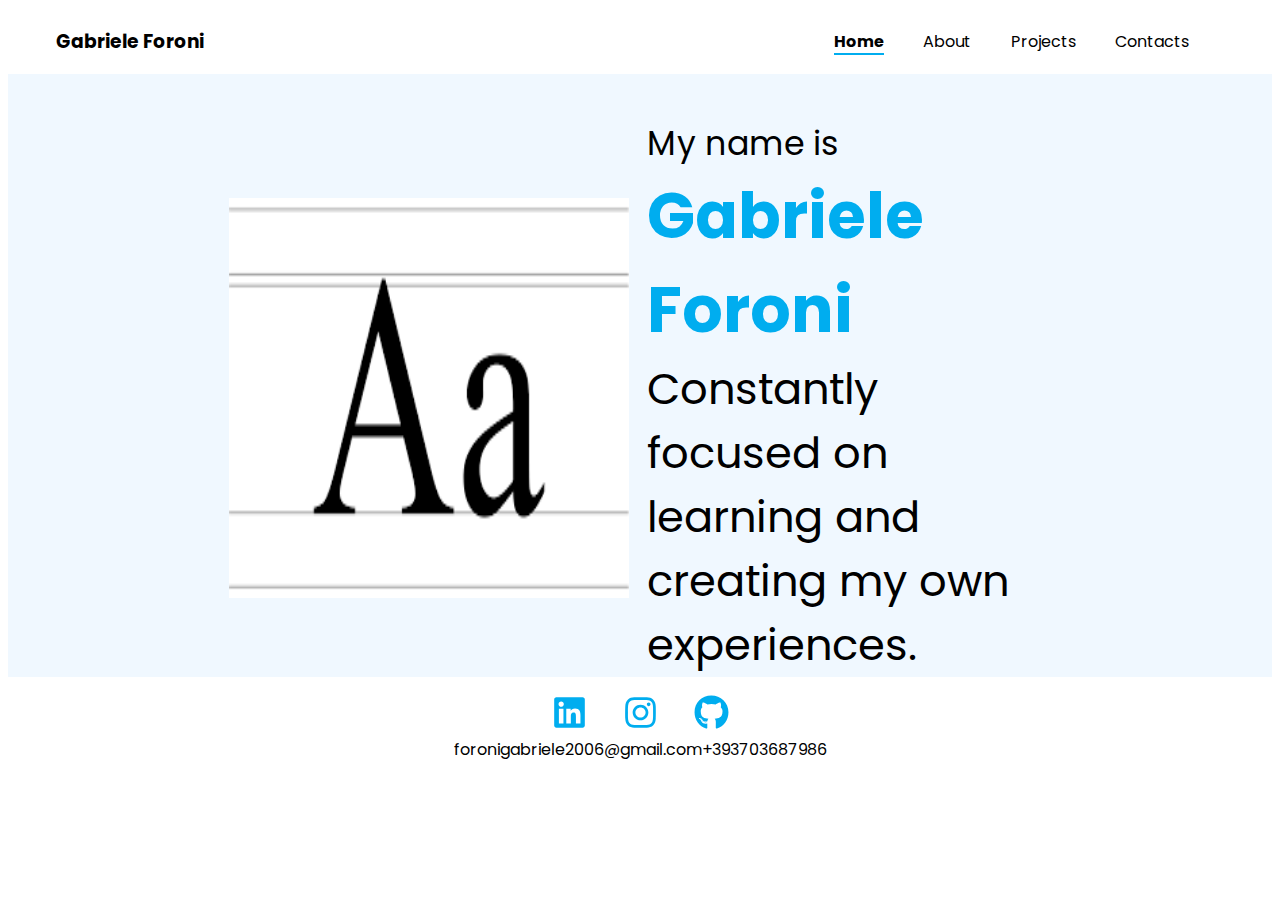
==== index.html @ 7e756a0b "Add files via upload" ====
<!DOCTYPE html>
<html lang="en">
    <meta charset="UTF-8">
    <title>Home</title>
    <link rel="stylesheet" href="style.css">
</head>
<body>
    <header>
        <div class="divHeader">
            <div class="name"><a href="index.html"><h3>Gabriele Foroni</h3></a></div>
            <ul class="inline-list">
                <li><a href="index.html" class="active">Home</a></li>
                <li><a href="about.html">About</a></li>
                <li><a href="">Projects</a></li>
                <li><a href="">Contacts</a></li>
            </ul>
        </div>
    </header>

    <main style="padding-top: 5vh;">
        <div class="container">
            <img src="download.png" width="400px" height="400px" alt="Your profile picture">
            <div style="margin-left: 2vh; border: 0;">
                <p class="size-22" style="margin-top: 0; margin-bottom: 0;">My name is</p>
                <h2 class="size-48 default-color" style="margin-top: 0; margin-bottom: 0;">Gabriele Foroni</h2>
                <h3 class="size-30 weight-400" style="margin-top: 0; margin-bottom: 0;">Constantly focused on learning and creating my own experiences.</h3>
            </div>
        </div>          
    </main>
      
    <footer>
        <div class="footer-contacts">
            <a href=""><svg stroke="currentColor" fill="currentColor" stroke-width="0" viewBox="0 0 448 512" class="duration-100 -rotate-90 hover:scale-110 default-color" height="35" width="35"><path d="M416 32H31.9C14.3 32 0 46.5 0 64.3v383.4C0 465.5 14.3 480 31.9 480H416c17.6 0 32-14.5 32-32.3V64.3c0-17.8-14.4-32.3-32-32.3zM135.4 416H69V202.2h66.5V416zm-33.2-243c-21.3 0-38.5-17.3-38.5-38.5S80.9 96 102.2 96c21.2 0 38.5 17.3 38.5 38.5 0 21.3-17.2 38.5-38.5 38.5zm282.1 243h-66.4V312c0-24.8-.5-56.7-34.5-56.7-34.6 0-39.9 27-39.9 54.9V416h-66.4V202.2h63.7v29.2h.9c8.9-16.8 30.6-34.5 62.9-34.5 67.2 0 79.7 44.3 79.7 101.9V416z"></path></svg></a>

            <a href=""><svg stroke="currentColor" fill="currentColor" stroke-width="0" viewBox="0 0 448 512" class="duration-100 -rotate-90 hover:scale-110 default-color" height="35" width="35"><path d="M224.1 141c-63.6 0-114.9 51.3-114.9 114.9s51.3 114.9 114.9 114.9S339 319.5 339 255.9 287.7 141 224.1 141zm0 189.6c-41.1 0-74.7-33.5-74.7-74.7s33.5-74.7 74.7-74.7 74.7 33.5 74.7 74.7-33.6 74.7-74.7 74.7zm146.4-194.3c0 14.9-12 26.8-26.8 26.8-14.9 0-26.8-12-26.8-26.8s12-26.8 26.8-26.8 26.8 12 26.8 26.8zm76.1 27.2c-1.7-35.9-9.9-67.7-36.2-93.9-26.2-26.2-58-34.4-93.9-36.2-37-2.1-147.9-2.1-184.9 0-35.8 1.7-67.6 9.9-93.9 36.1s-34.4 58-36.2 93.9c-2.1 37-2.1 147.9 0 184.9 1.7 35.9 9.9 67.7 36.2 93.9s58 34.4 93.9 36.2c37 2.1 147.9 2.1 184.9 0 35.9-1.7 67.7-9.9 93.9-36.2 26.2-26.2 34.4-58 36.2-93.9 2.1-37 2.1-147.8 0-184.8zM398.8 388c-7.8 19.6-22.9 34.7-42.6 42.6-29.5 11.7-99.5 9-132.1 9s-102.7 2.6-132.1-9c-19.6-7.8-34.7-22.9-42.6-42.6-11.7-29.5-9-99.5-9-132.1s-2.6-102.7 9-132.1c7.8-19.6 22.9-34.7 42.6-42.6 29.5-11.7 99.5-9 132.1-9s102.7-2.6 132.1 9c19.6 7.8 34.7 22.9 42.6 42.6 11.7 29.5 9 99.5 9 132.1s2.7 102.7-9 132.1z"></path></svg></a>

            <a href=""><svg stroke="currentColor" fill="currentColor" stroke-width="0" viewBox="0 0 496 512" class="duration-100 -rotate-90 hover:scale-110 default-color" height="35" width="35" xmlns="http://www.w3.org/2000/svg"><path d="M165.9 397.4c0 2-2.3 3.6-5.2 3.6-3.3.3-5.6-1.3-5.6-3.6 0-2 2.3-3.6 5.2-3.6 3-.3 5.6 1.3 5.6 3.6zm-31.1-4.5c-.7 2 1.3 4.3 4.3 4.9 2.6 1 5.6 0 6.2-2s-1.3-4.3-4.3-5.2c-2.6-.7-5.5.3-6.2 2.3zm44.2-1.7c-2.9.7-4.9 2.6-4.6 4.9.3 2 2.9 3.3 5.9 2.6 2.9-.7 4.9-2.6 4.6-4.6-.3-1.9-3-3.2-5.9-2.9zM244.8 8C106.1 8 0 113.3 0 252c0 110.9 69.8 205.8 169.5 239.2 12.8 2.3 17.3-5.6 17.3-12.1 0-6.2-.3-40.4-.3-61.4 0 0-70 15-84.7-29.8 0 0-11.4-29.1-27.8-36.6 0 0-22.9-15.7 1.6-15.4 0 0 24.9 2 38.6 25.8 21.9 38.6 58.6 27.5 72.9 20.9 2.3-16 8.8-27.1 16-33.7-55.9-6.2-112.3-14.3-112.3-110.5 0-27.5 7.6-41.3 23.6-58.9-2.6-6.5-11.1-33.3 2.6-67.9 20.9-6.5 69 27 69 27 20-5.6 41.5-8.5 62.8-8.5s42.8 2.9 62.8 8.5c0 0 48.1-33.6 69-27 13.7 34.7 5.2 61.4 2.6 67.9 16 17.7 25.8 31.5 25.8 58.9 0 96.5-58.9 104.2-114.8 110.5 9.2 7.9 17 22.9 17 46.4 0 33.7-.3 75.4-.3 83.6 0 6.5 4.6 14.4 17.3 12.1C428.2 457.8 496 362.9 496 252 496 113.3 383.5 8 244.8 8zM97.2 352.9c-1.3 1-1 3.3.7 5.2 1.6 1.6 3.9 2.3 5.2 1 1.3-1 1-3.3-.7-5.2-1.6-1.6-3.9-2.3-5.2-1zm-10.8-8.1c-.7 1.3.3 2.9 2.3 3.9 1.6 1 3.6.7 4.3-.7.7-1.3-.3-2.9-2.3-3.9-2-.6-3.6-.3-4.3.7zm32.4 35.6c-1.6 1.3-1 4.3 1.3 6.2 2.3 2.3 5.2 2.6 6.5 1 1.3-1.3.7-4.3-1.3-6.2-2.2-2.3-5.2-2.6-6.5-1zm-11.4-14.7c-1.6 1-1.6 3.6 0 5.9 1.6 2.3 4.3 3.3 5.6 2.3 1.6-1.3 1.6-3.9 0-6.2-1.4-2.3-4-3.3-5.6-2z"></path></svg></a>
        </div>

        <div class="footer-contacts altro">
            <address>
                <a href="mailto:foronigabriele2006@gmail.com">foronigabriele2006@gmail.com</a>
            </address>
            <address>
                <a href="tel:+393703687986">+393703687986</a>
            </address>
        </div>

    </footer>
</body>
</html>
---- style.css ----
@import"https://fonts.googleapis.com/css2?family=Poppins:ital,wght@0,100;0,200;0,300;0,400;0,500;0,600;0,700;0,800;0,900;1,100;1,200;1,300;1,400;1,500;1,600;1,700;1,800;1,900&display=swap";

body {
    font-family: "Poppins";
    --default-color:#00adef;
}

.active {
    font-weight: bold;
    border-bottom: 2px solid var(--default-color);
}

.default-color { 
    color: var(--default-color);
}

a { 
    color: black;
    text-decoration: none;
}

.divHeader {
    padding: 0 3em;
    display: flex;
    align-items: center;
}

.name {
    flex: 1;
}

.inline-list {
    display: inline-block;
    list-style: none; 
    padding: 0; 
    margin: 0;
  
}

.inline-list li {
    display: inline-block; 
    margin-right: 2.2em; 
}

main {
    background-color: aliceblue;
}

.container {
    display: flex;
    align-items: center;
    width: 65%;

    margin-left: auto;
    margin-right: auto;
}

.size-15 {
    font-size: 2.5vh;
}

.size-22 {
    font-size: 3.7vh;
}

.size-30 {
    font-size: 4.8vh;
}

.size-35 {
    font-size: 5.7vh;
}

.size-48 { 
    font-size: 7vh;
}

.weight-400 {
    font-weight: 400;
}

.footer-contacts {
    display: flex;
    justify-content: center;

}

address {
    justify-content: space-between;
    font-style: normal;
}

footer { 
    margin-top: 2vh;
}

svg {
    margin: 0 2vh 0 2vh;
}

.altro {
    max-width: fit-content;
    margin-left: auto;
    margin-right: auto;
    display: flex;
    justify-content: space-evenly;
}
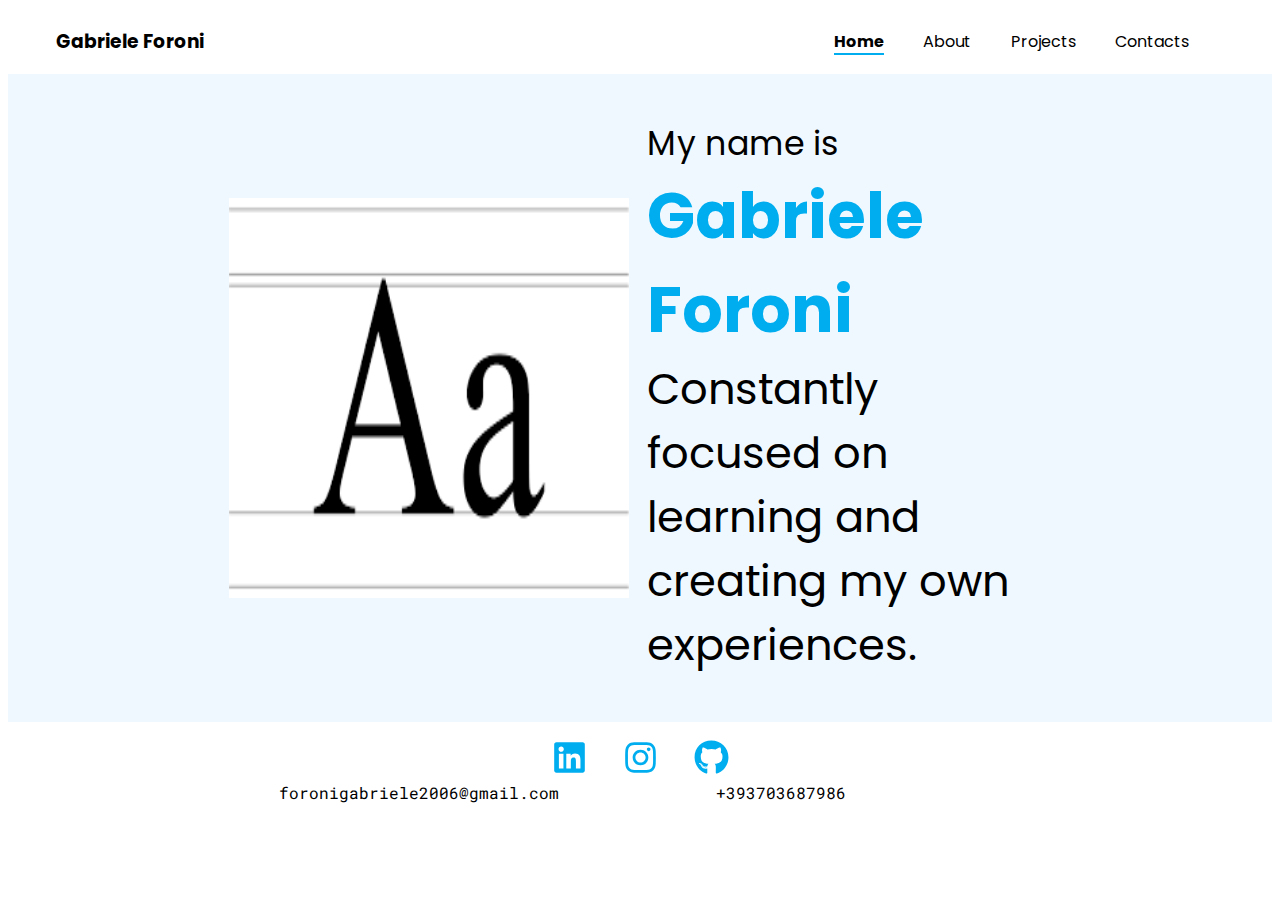
==== commit 78133229: "Add files via upload" ====
--- a/index.html
+++ b/index.html
@@ -17,7 +17,7 @@
         </div>
     </header>
 
-    <main style="padding-top: 5vh;">
+    <main style="padding-top: 5vh; padding-bottom: 5vh;">
         <div class="container">
             <img src="download.png" width="400px" height="400px" alt="Your profile picture">
             <div style="margin-left: 2vh; border: 0;">
@@ -34,18 +34,16 @@
 
             <a href=""><svg stroke="currentColor" fill="currentColor" stroke-width="0" viewBox="0 0 448 512" class="duration-100 -rotate-90 hover:scale-110 default-color" height="35" width="35"><path d="M224.1 141c-63.6 0-114.9 51.3-114.9 114.9s51.3 114.9 114.9 114.9S339 319.5 339 255.9 287.7 141 224.1 141zm0 189.6c-41.1 0-74.7-33.5-74.7-74.7s33.5-74.7 74.7-74.7 74.7 33.5 74.7 74.7-33.6 74.7-74.7 74.7zm146.4-194.3c0 14.9-12 26.8-26.8 26.8-14.9 0-26.8-12-26.8-26.8s12-26.8 26.8-26.8 26.8 12 26.8 26.8zm76.1 27.2c-1.7-35.9-9.9-67.7-36.2-93.9-26.2-26.2-58-34.4-93.9-36.2-37-2.1-147.9-2.1-184.9 0-35.8 1.7-67.6 9.9-93.9 36.1s-34.4 58-36.2 93.9c-2.1 37-2.1 147.9 0 184.9 1.7 35.9 9.9 67.7 36.2 93.9s58 34.4 93.9 36.2c37 2.1 147.9 2.1 184.9 0 35.9-1.7 67.7-9.9 93.9-36.2 26.2-26.2 34.4-58 36.2-93.9 2.1-37 2.1-147.8 0-184.8zM398.8 388c-7.8 19.6-22.9 34.7-42.6 42.6-29.5 11.7-99.5 9-132.1 9s-102.7 2.6-132.1-9c-19.6-7.8-34.7-22.9-42.6-42.6-11.7-29.5-9-99.5-9-132.1s-2.6-102.7 9-132.1c7.8-19.6 22.9-34.7 42.6-42.6 29.5-11.7 99.5-9 132.1-9s102.7-2.6 132.1 9c19.6 7.8 34.7 22.9 42.6 42.6 11.7 29.5 9 99.5 9 132.1s2.7 102.7-9 132.1z"></path></svg></a>
 
-            <a href=""><svg stroke="currentColor" fill="currentColor" stroke-width="0" viewBox="0 0 496 512" class="duration-100 -rotate-90 hover:scale-110 default-color" height="35" width="35" xmlns="http://www.w3.org/2000/svg"><path d="M165.9 397.4c0 2-2.3 3.6-5.2 3.6-3.3.3-5.6-1.3-5.6-3.6 0-2 2.3-3.6 5.2-3.6 3-.3 5.6 1.3 5.6 3.6zm-31.1-4.5c-.7 2 1.3 4.3 4.3 4.9 2.6 1 5.6 0 6.2-2s-1.3-4.3-4.3-5.2c-2.6-.7-5.5.3-6.2 2.3zm44.2-1.7c-2.9.7-4.9 2.6-4.6 4.9.3 2 2.9 3.3 5.9 2.6 2.9-.7 4.9-2.6 4.6-4.6-.3-1.9-3-3.2-5.9-2.9zM244.8 8C106.1 8 0 113.3 0 252c0 110.9 69.8 205.8 169.5 239.2 12.8 2.3 17.3-5.6 17.3-12.1 0-6.2-.3-40.4-.3-61.4 0 0-70 15-84.7-29.8 0 0-11.4-29.1-27.8-36.6 0 0-22.9-15.7 1.6-15.4 0 0 24.9 2 38.6 25.8 21.9 38.6 58.6 27.5 72.9 20.9 2.3-16 8.8-27.1 16-33.7-55.9-6.2-112.3-14.3-112.3-110.5 0-27.5 7.6-41.3 23.6-58.9-2.6-6.5-11.1-33.3 2.6-67.9 20.9-6.5 69 27 69 27 20-5.6 41.5-8.5 62.8-8.5s42.8 2.9 62.8 8.5c0 0 48.1-33.6 69-27 13.7 34.7 5.2 61.4 2.6 67.9 16 17.7 25.8 31.5 25.8 58.9 0 96.5-58.9 104.2-114.8 110.5 9.2 7.9 17 22.9 17 46.4 0 33.7-.3 75.4-.3 83.6 0 6.5 4.6 14.4 17.3 12.1C428.2 457.8 496 362.9 496 252 496 113.3 383.5 8 244.8 8zM97.2 352.9c-1.3 1-1 3.3.7 5.2 1.6 1.6 3.9 2.3 5.2 1 1.3-1 1-3.3-.7-5.2-1.6-1.6-3.9-2.3-5.2-1zm-10.8-8.1c-.7 1.3.3 2.9 2.3 3.9 1.6 1 3.6.7 4.3-.7.7-1.3-.3-2.9-2.3-3.9-2-.6-3.6-.3-4.3.7zm32.4 35.6c-1.6 1.3-1 4.3 1.3 6.2 2.3 2.3 5.2 2.6 6.5 1 1.3-1.3.7-4.3-1.3-6.2-2.2-2.3-5.2-2.6-6.5-1zm-11.4-14.7c-1.6 1-1.6 3.6 0 5.9 1.6 2.3 4.3 3.3 5.6 2.3 1.6-1.3 1.6-3.9 0-6.2-1.4-2.3-4-3.3-5.6-2z"></path></svg></a>
+            <a href="https://github.com/ForoniGabriele"><svg stroke="currentColor" fill="currentColor" stroke-width="0" viewBox="0 0 496 512" class="duration-100 -rotate-90 hover:scale-110 default-color" height="35" width="35" xmlns="http://www.w3.org/2000/svg"><path d="M165.9 397.4c0 2-2.3 3.6-5.2 3.6-3.3.3-5.6-1.3-5.6-3.6 0-2 2.3-3.6 5.2-3.6 3-.3 5.6 1.3 5.6 3.6zm-31.1-4.5c-.7 2 1.3 4.3 4.3 4.9 2.6 1 5.6 0 6.2-2s-1.3-4.3-4.3-5.2c-2.6-.7-5.5.3-6.2 2.3zm44.2-1.7c-2.9.7-4.9 2.6-4.6 4.9.3 2 2.9 3.3 5.9 2.6 2.9-.7 4.9-2.6 4.6-4.6-.3-1.9-3-3.2-5.9-2.9zM244.8 8C106.1 8 0 113.3 0 252c0 110.9 69.8 205.8 169.5 239.2 12.8 2.3 17.3-5.6 17.3-12.1 0-6.2-.3-40.4-.3-61.4 0 0-70 15-84.7-29.8 0 0-11.4-29.1-27.8-36.6 0 0-22.9-15.7 1.6-15.4 0 0 24.9 2 38.6 25.8 21.9 38.6 58.6 27.5 72.9 20.9 2.3-16 8.8-27.1 16-33.7-55.9-6.2-112.3-14.3-112.3-110.5 0-27.5 7.6-41.3 23.6-58.9-2.6-6.5-11.1-33.3 2.6-67.9 20.9-6.5 69 27 69 27 20-5.6 41.5-8.5 62.8-8.5s42.8 2.9 62.8 8.5c0 0 48.1-33.6 69-27 13.7 34.7 5.2 61.4 2.6 67.9 16 17.7 25.8 31.5 25.8 58.9 0 96.5-58.9 104.2-114.8 110.5 9.2 7.9 17 22.9 17 46.4 0 33.7-.3 75.4-.3 83.6 0 6.5 4.6 14.4 17.3 12.1C428.2 457.8 496 362.9 496 252 496 113.3 383.5 8 244.8 8zM97.2 352.9c-1.3 1-1 3.3.7 5.2 1.6 1.6 3.9 2.3 5.2 1 1.3-1 1-3.3-.7-5.2-1.6-1.6-3.9-2.3-5.2-1zm-10.8-8.1c-.7 1.3.3 2.9 2.3 3.9 1.6 1 3.6.7 4.3-.7.7-1.3-.3-2.9-2.3-3.9-2-.6-3.6-.3-4.3.7zm32.4 35.6c-1.6 1.3-1 4.3 1.3 6.2 2.3 2.3 5.2 2.6 6.5 1 1.3-1.3.7-4.3-1.3-6.2-2.2-2.3-5.2-2.6-6.5-1zm-11.4-14.7c-1.6 1-1.6 3.6 0 5.9 1.6 2.3 4.3 3.3 5.6 2.3 1.6-1.3 1.6-3.9 0-6.2-1.4-2.3-4-3.3-5.6-2z"></path></svg></a>
         </div>
-
-        <div class="footer-contacts altro">
-            <address>
+        <div style="margin-left: auto; margin-right: auto; width: 70%; font-family: Roboto Mono; display: flex;">
+            <div class="altro">
                 <a href="mailto:foronigabriele2006@gmail.com">foronigabriele2006@gmail.com</a>
-            </address>
-            <address>
-                <a href="tel:+393703687986">+393703687986</a>
-            </address>
+            </div>
+            <div class="altro">
+                <a href="tel:+393703687986">+393703687986 &nbsp;&nbsp;&nbsp;&nbsp;&nbsp;&nbsp;&nbsp;&nbsp;&nbsp;&nbsp;&nbsp;&nbsp;&nbsp;&nbsp;&nbsp;</a>
+            </div>
         </div>
-
     </footer>
 </body>
 </html>--- a/style.css
+++ b/style.css
@@ -1,4 +1,5 @@
 @import"https://fonts.googleapis.com/css2?family=Poppins:ital,wght@0,100;0,200;0,300;0,400;0,500;0,600;0,700;0,800;0,900;1,100;1,200;1,300;1,400;1,500;1,600;1,700;1,800;1,900&display=swap";
+@import url('https://fonts.googleapis.com/css2?family=Roboto+Mono:ital,wght@0,100..700;1,100..700&display=swap');
 
 body {
     font-family: "Poppins";
@@ -82,12 +83,6 @@
 .footer-contacts {
     display: flex;
     justify-content: center;
-
-}
-
-address {
-    justify-content: space-between;
-    font-style: normal;
 }
 
 footer { 
@@ -99,9 +94,6 @@
 }
 
 .altro {
-    max-width: fit-content;
-    margin-left: auto;
-    margin-right: auto;
-    display: flex;
-    justify-content: space-evenly;
+    flex: 1;
+    text-align: center;
 }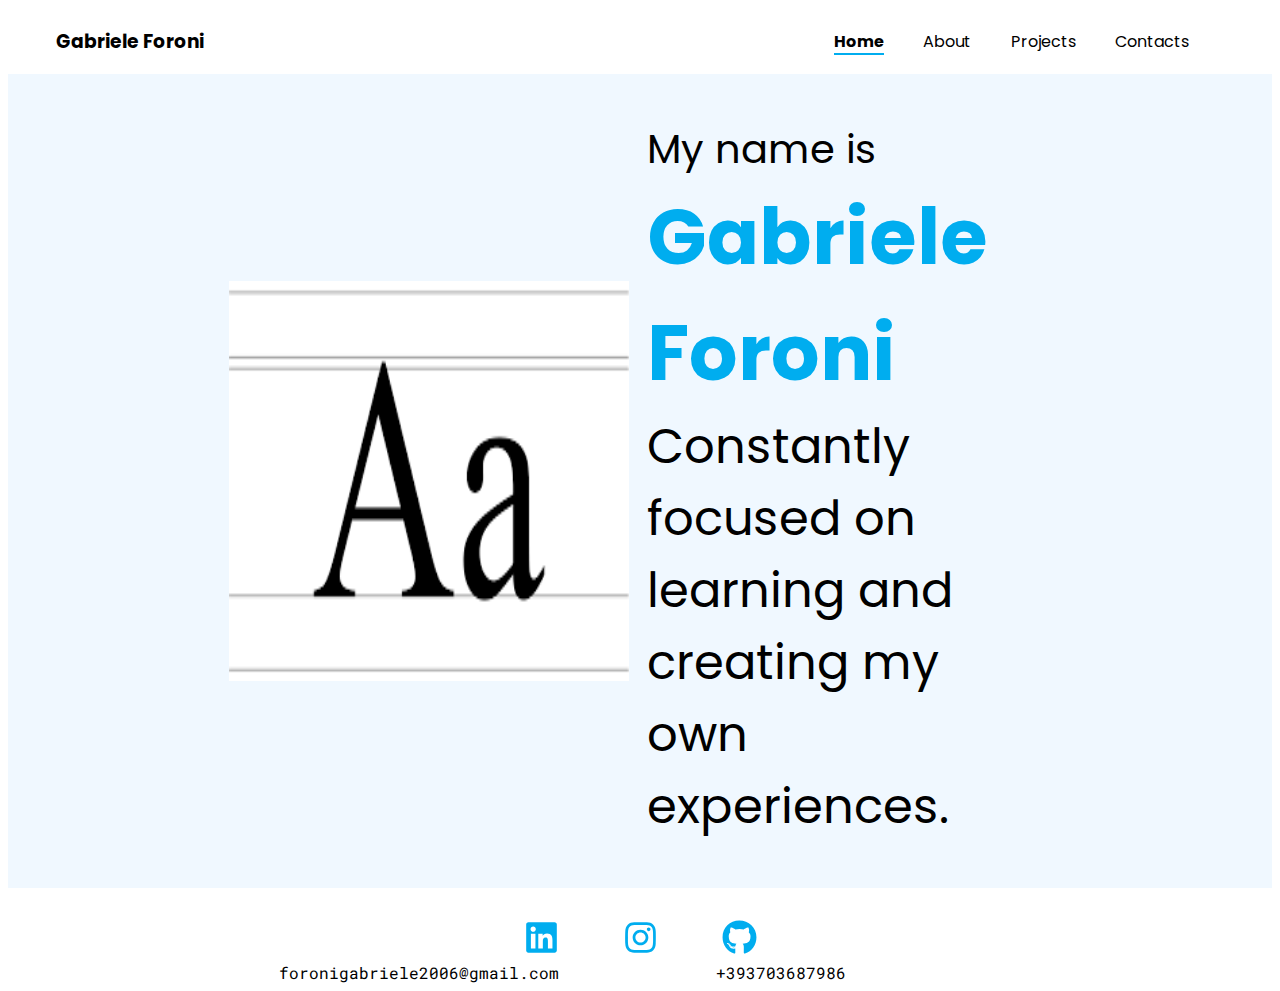
==== commit 52f0ba01: "Add files via upload" ====
--- a/index.html
+++ b/index.html
@@ -11,7 +11,7 @@
             <ul class="inline-list">
                 <li><a href="index.html" class="active">Home</a></li>
                 <li><a href="about.html">About</a></li>
-                <li><a href="">Projects</a></li>
+                <li><a href="projects.html">Projects</a></li>
                 <li><a href="">Contacts</a></li>
             </ul>
         </div>
@@ -36,7 +36,7 @@
 
             <a href="https://github.com/ForoniGabriele"><svg stroke="currentColor" fill="currentColor" stroke-width="0" viewBox="0 0 496 512" class="duration-100 -rotate-90 hover:scale-110 default-color" height="35" width="35" xmlns="http://www.w3.org/2000/svg"><path d="M165.9 397.4c0 2-2.3 3.6-5.2 3.6-3.3.3-5.6-1.3-5.6-3.6 0-2 2.3-3.6 5.2-3.6 3-.3 5.6 1.3 5.6 3.6zm-31.1-4.5c-.7 2 1.3 4.3 4.3 4.9 2.6 1 5.6 0 6.2-2s-1.3-4.3-4.3-5.2c-2.6-.7-5.5.3-6.2 2.3zm44.2-1.7c-2.9.7-4.9 2.6-4.6 4.9.3 2 2.9 3.3 5.9 2.6 2.9-.7 4.9-2.6 4.6-4.6-.3-1.9-3-3.2-5.9-2.9zM244.8 8C106.1 8 0 113.3 0 252c0 110.9 69.8 205.8 169.5 239.2 12.8 2.3 17.3-5.6 17.3-12.1 0-6.2-.3-40.4-.3-61.4 0 0-70 15-84.7-29.8 0 0-11.4-29.1-27.8-36.6 0 0-22.9-15.7 1.6-15.4 0 0 24.9 2 38.6 25.8 21.9 38.6 58.6 27.5 72.9 20.9 2.3-16 8.8-27.1 16-33.7-55.9-6.2-112.3-14.3-112.3-110.5 0-27.5 7.6-41.3 23.6-58.9-2.6-6.5-11.1-33.3 2.6-67.9 20.9-6.5 69 27 69 27 20-5.6 41.5-8.5 62.8-8.5s42.8 2.9 62.8 8.5c0 0 48.1-33.6 69-27 13.7 34.7 5.2 61.4 2.6 67.9 16 17.7 25.8 31.5 25.8 58.9 0 96.5-58.9 104.2-114.8 110.5 9.2 7.9 17 22.9 17 46.4 0 33.7-.3 75.4-.3 83.6 0 6.5 4.6 14.4 17.3 12.1C428.2 457.8 496 362.9 496 252 496 113.3 383.5 8 244.8 8zM97.2 352.9c-1.3 1-1 3.3.7 5.2 1.6 1.6 3.9 2.3 5.2 1 1.3-1 1-3.3-.7-5.2-1.6-1.6-3.9-2.3-5.2-1zm-10.8-8.1c-.7 1.3.3 2.9 2.3 3.9 1.6 1 3.6.7 4.3-.7.7-1.3-.3-2.9-2.3-3.9-2-.6-3.6-.3-4.3.7zm32.4 35.6c-1.6 1.3-1 4.3 1.3 6.2 2.3 2.3 5.2 2.6 6.5 1 1.3-1.3.7-4.3-1.3-6.2-2.2-2.3-5.2-2.6-6.5-1zm-11.4-14.7c-1.6 1-1.6 3.6 0 5.9 1.6 2.3 4.3 3.3 5.6 2.3 1.6-1.3 1.6-3.9 0-6.2-1.4-2.3-4-3.3-5.6-2z"></path></svg></a>
         </div>
-        <div style="margin-left: auto; margin-right: auto; width: 70%; font-family: Roboto Mono; display: flex;">
+        <div style="margin-left: auto; margin-right: auto; width: 70%; font-family: 'Roboto Mono'; display: flex;">
             <div class="altro">
                 <a href="mailto:foronigabriele2006@gmail.com">foronigabriele2006@gmail.com</a>
             </div>
@@ -46,4 +46,4 @@
         </div>
     </footer>
 </body>
-</html>+</html>
--- a/style.css
+++ b/style.css
@@ -47,6 +47,10 @@
     background-color: aliceblue;
 }
 
+.center {
+    text-align: center;
+}
+
 .container {
     display: flex;
     align-items: center;
@@ -57,23 +61,23 @@
 }
 
 .size-15 {
-    font-size: 2.5vh;
+    font-size: 2em;
 }
 
 .size-22 {
-    font-size: 3.7vh;
+    font-size: 2.5em;
 }
 
 .size-30 {
-    font-size: 4.8vh;
+    font-size: 3em;
 }
 
 .size-35 {
-    font-size: 5.7vh;
+    font-size: 4em;
 }
 
 .size-48 { 
-    font-size: 7vh;
+    font-size: 4.8em;
 }
 
 .weight-400 {
@@ -86,14 +90,35 @@
 }
 
 footer { 
-    margin-top: 2vh;
+    margin-top: 2em;
 }
 
 svg {
-    margin: 0 2vh 0 2vh;
+    margin: 0 2em 0 2em;
 }
 
 .altro {
     flex: 1;
     text-align: center;
+}
+
+.grid-container {
+    display: grid;
+    align-items: center;
+    justify-content: center;
+    grid-template-columns: auto auto auto;
+    padding: 10px;
+    grid-gap: 2em;
+}
+
+.grid-item {
+    border-radius: 3%;
+    border: #00adef solid 1px;
+    background-color: rgba(255, 255, 255, 0.8);
+    padding: 20px;
+}
+
+.grid-item > img {
+    margin-left: auto;
+    margin-right: auto;
 }